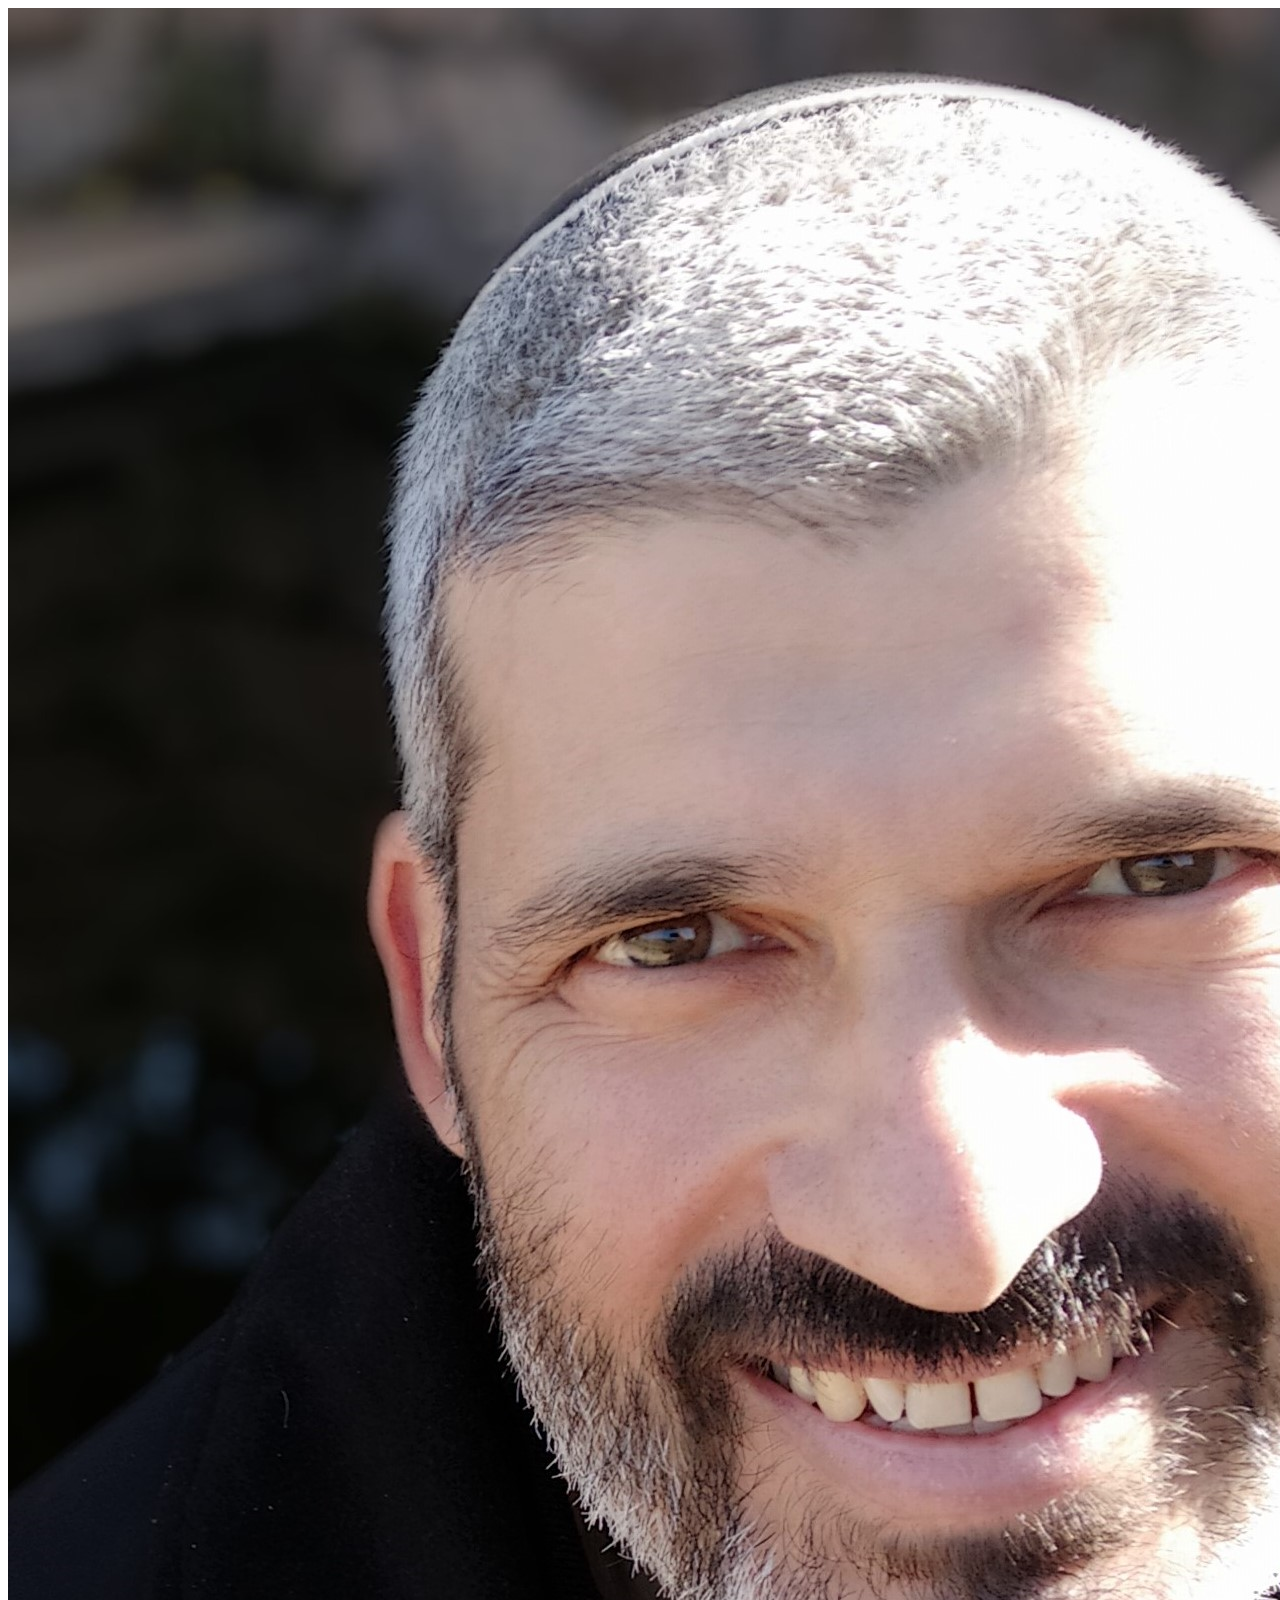
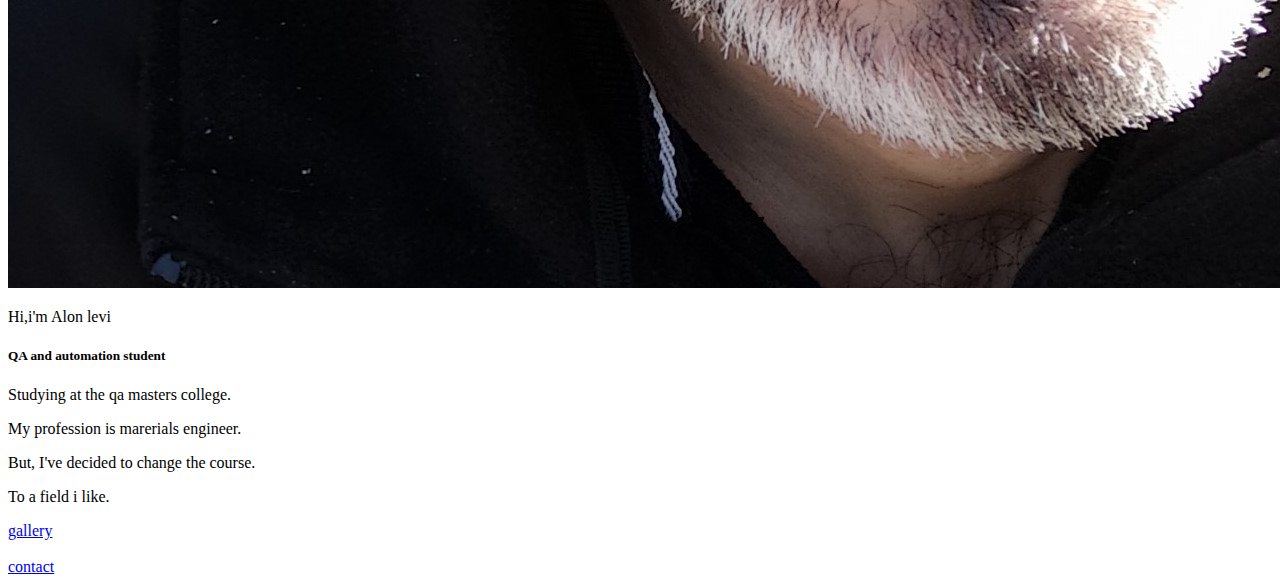
==== index.html @ 211bef7e "Add files via upload" ====
<!doctype html>
<html>
<head>
    
    <meta charset="utf-8" />
    <meta http-equiv="Content-type" content="text/html; charset=utf-8" />
	
<title>MY prsonal web site</title>	
	
	
<link rel="stylesheet" type="text/css" href="css/styles index.css">


	
</head>


<body  > 

<div class="box">

  <img src="images/me.jpg" alt="me" class="box-img">
  
  <div class="box-h1">
    
 
  <p> <span class="h1">Hi,i'm</span>   <span class="h1-1">Alon levi</span></p>
  

  </div>
  
  <h5> QA and automation student</h5>
 
  <p> Studying at the qa masters college. </p>
  <p>My profession is marerials engineer.</p>
  <p>But, I've decided to change the course.</p>
  <p class="p">To a field i like. </p>
  
  <div class="button" id="button-1" >
    <div id="circle"></div>
    <a href="gallery.html">gallery</a>
    
  </div>
  <br> 
  <div class="button" id="button-1" >
    <div id="circle"></div>
     <a href="contact.html">contact</a>
    
  </div>
 
  
</div>
    
</body>

</html>
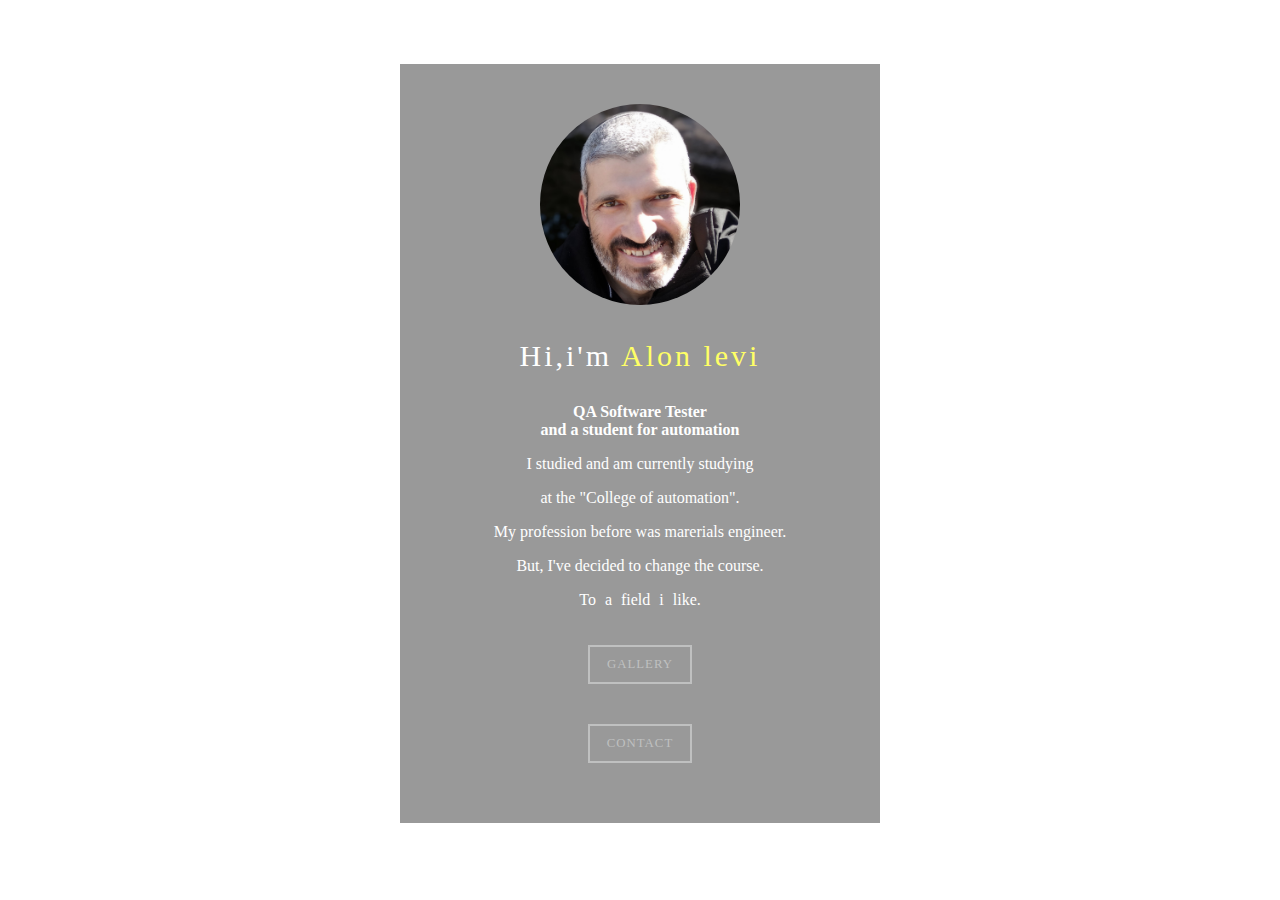
==== commit e281c5b6: "Add files via upload" ====
--- a/index.html
+++ b/index.html
@@ -16,7 +16,7 @@
 </head>
 
 
-<body  > 
+<body> 
 
 <div class="box">
 
@@ -30,10 +30,16 @@
 
   </div>
   
-  <h5> QA and automation student</h5>
+  <h7> <b>QA Software Tester  
+ <div>and a student for automation</div>
+ </b>
  
-  <p> Studying at the qa masters college. </p>
-  <p>My profession is marerials engineer.</p>
+ </h7> 
+ 
+  <p> I studied and am currently studying
+  <div>at the "College of automation".</div>
+  </p>
+  <p>My profession before was marerials engineer.</p>
   <p>But, I've decided to change the course.</p>
   <p class="p">To a field i like. </p>
   
--- a/css/styles index.css
+++ b/css/styles index.css
@@ -0,0 +1,132 @@
+
+
+
+body {
+	
+	margin: 0;
+	padding: 0;
+	background-image: url("https://cdn.pixabay.com/photo/2016/11/22/23/12/beach-1851101_960_720.jpg");
+	background-repeat: no-repeat;
+	background-size: cover;
+	
+  
+}
+
+
+
+.box {
+	
+	width: 400px;
+	background: rgba(0, 0, 0, 0.4);
+	padding: 40px;
+	text-align: center;
+	margin: auto;
+	margin-top: 5%;
+	color: white;
+
+	
+}	
+	
+.box-img {
+
+    border-radius: 50%;
+    width: 200px;
+	height:auto;
+		
+}
+
+.box-h1 {
+    
+	font-size: 30px;
+	letter-spacing: 3px;
+	font-weight: 100;
+	text-align: center
+}
+
+.h1 {
+
+    color:#ffffff
+
+}	
+ 
+.h1-1 {
+
+    color:#ffff66
+
+}
+
+.p {
+
+    word-spacing: 5px;
+}
+	
+.button {
+  display: inline-flex;
+  height: 35px;
+  width: 100px;
+  border: 2px solid #BFC0C0;
+  margin: 20px 20px 20px 20px;
+  color: #BFC0C0;
+  text-transform: uppercase;
+  font-size: .8em;
+  letter-spacing: 1.5px;
+  align-items: center;
+  justify-content: center;
+  overflow: hidden;
+}
+
+a {
+  color: #BFC0C0;
+  text-decoration: none;
+  letter-spacing: 1px;
+}
+
+
+
+#button-1 {
+  position: relative;
+  overflow: hidden;
+  cursor: pointer;
+}
+
+#button-1 a {
+  position: relative;
+  transition: all .45s ease-Out;
+}
+
+#circle {
+  width: 0%;
+  height: 0%;
+  opacity: 0;
+  line-height: 40px;
+  border-radius: 50%;
+  background: #BFC0C0;
+  position: absolute;
+  transition: all .5s ease-Out;
+  top: 20px;
+  left: 70px;
+}
+
+#button-1:hover #circle {
+  width: 200%;
+  height: 500%;
+  opacity: 1;
+  top: -70px;
+  left: -70px;
+}
+
+#button-1:hover a {
+  color: #2D3142;
+}
+
+
+
+
+
+
+
+
+
+
+
+
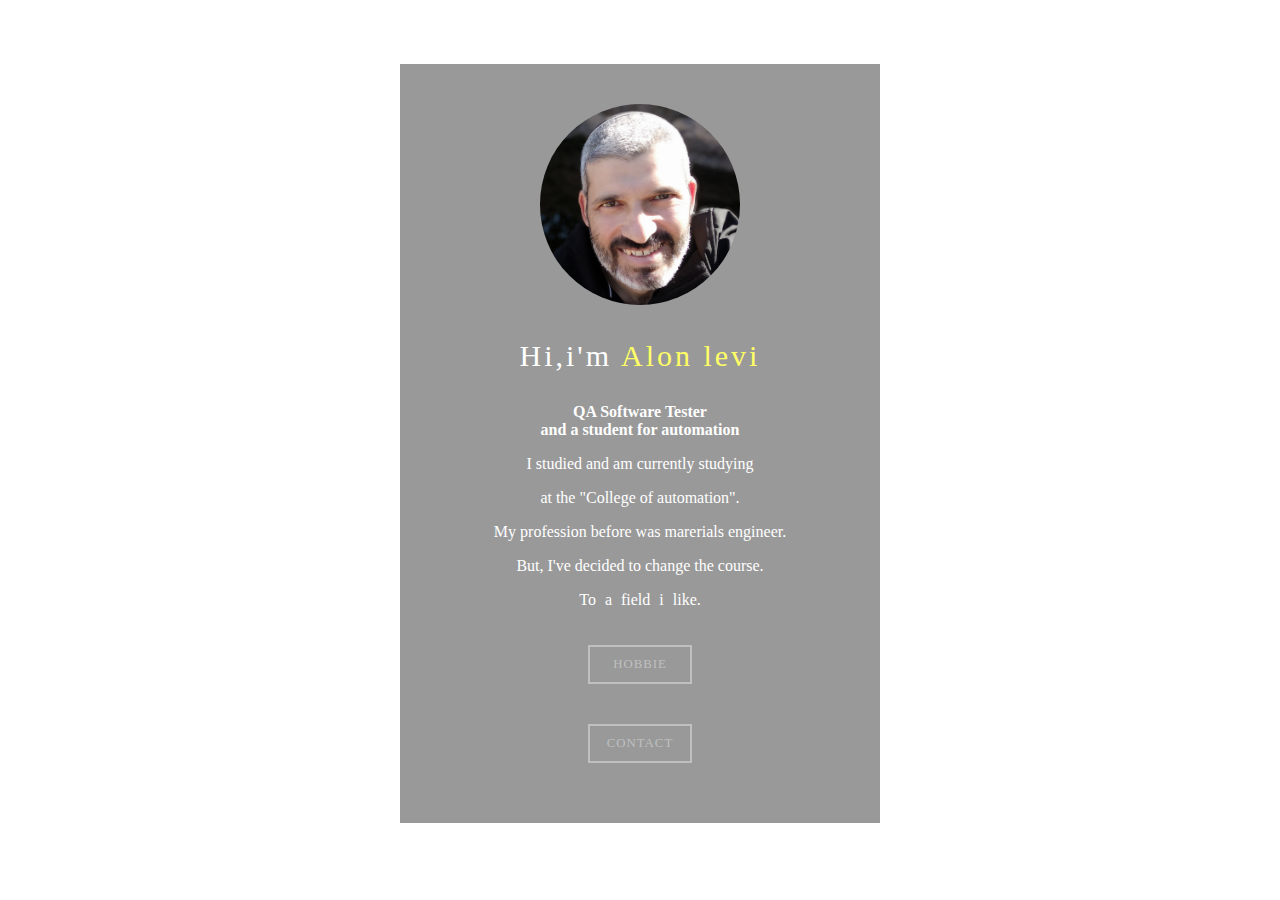
==== commit 9f75541a: "Update index.html" ====
--- a/index.html
+++ b/index.html
@@ -45,7 +45,7 @@
   
   <div class="button" id="button-1" >
     <div id="circle"></div>
-    <a href="gallery.html">gallery</a>
+    <a href="gallery.html">Hobbie</a>
     
   </div>
   <br> 
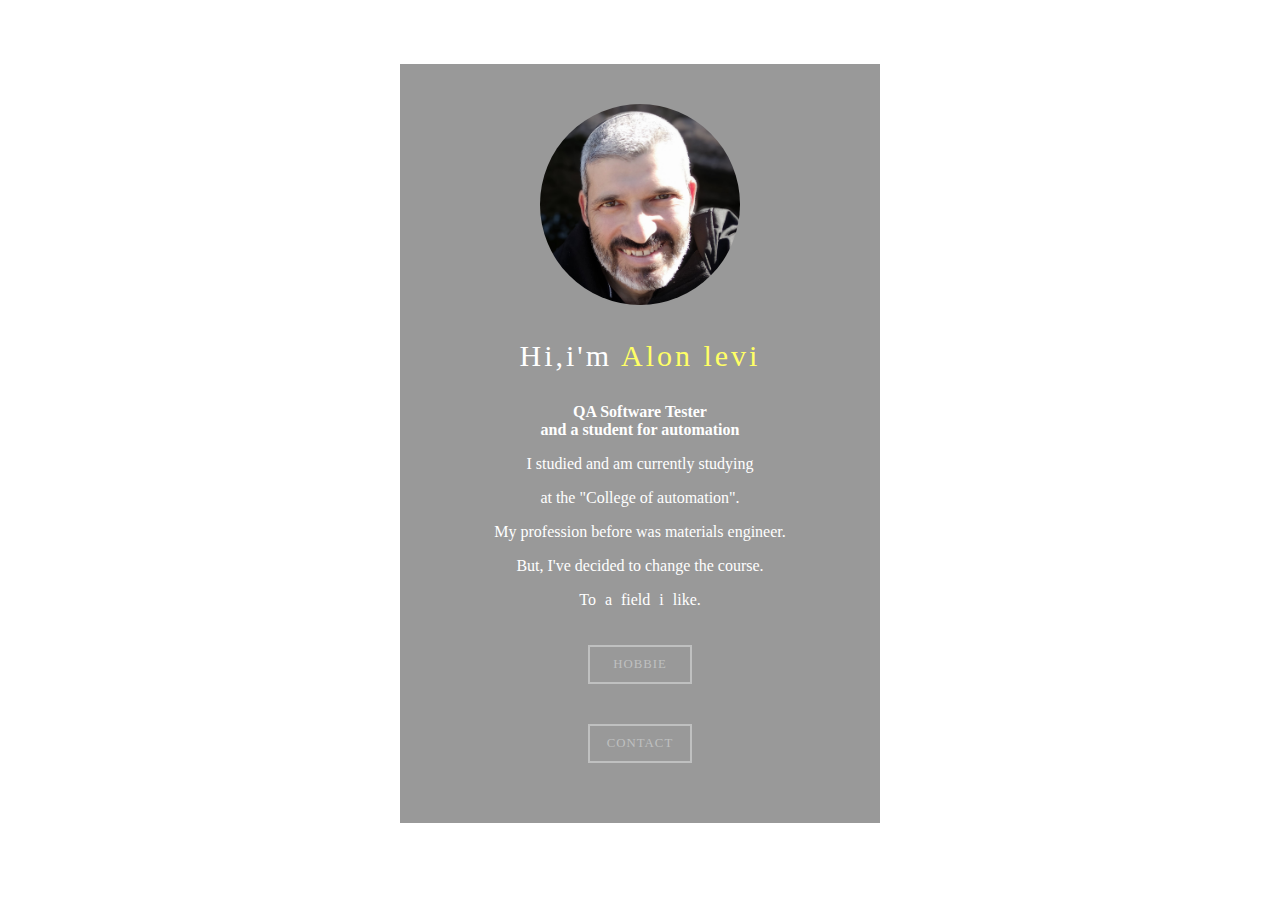
==== commit 2eff4079: "Add files via upload" ====
--- a/index.html
+++ b/index.html
@@ -39,7 +39,7 @@
   <p> I studied and am currently studying
   <div>at the "College of automation".</div>
   </p>
-  <p>My profession before was marerials engineer.</p>
+  <p>My profession before was materials engineer.</p>
   <p>But, I've decided to change the course.</p>
   <p class="p">To a field i like. </p>
   
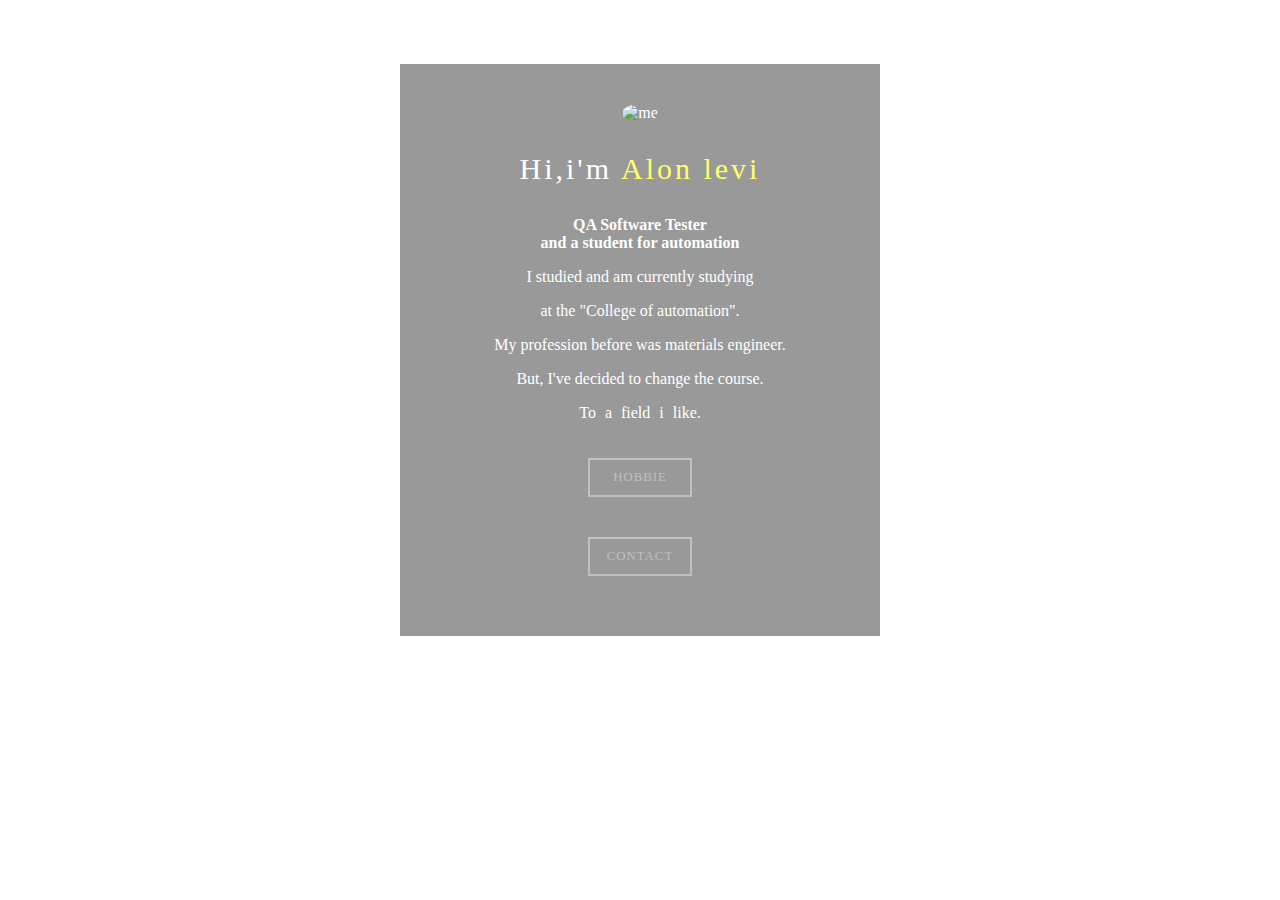
==== commit 482a0ff6: "Update index.html" ====
--- a/index.html
+++ b/index.html
@@ -20,7 +20,7 @@
 
 <div class="box">
 
-  <img src="images/me.jpg" alt="me" class="box-img">
+  <img src="images/profil 01.jpg" alt="me" class="box-img">
   
   <div class="box-h1">
     
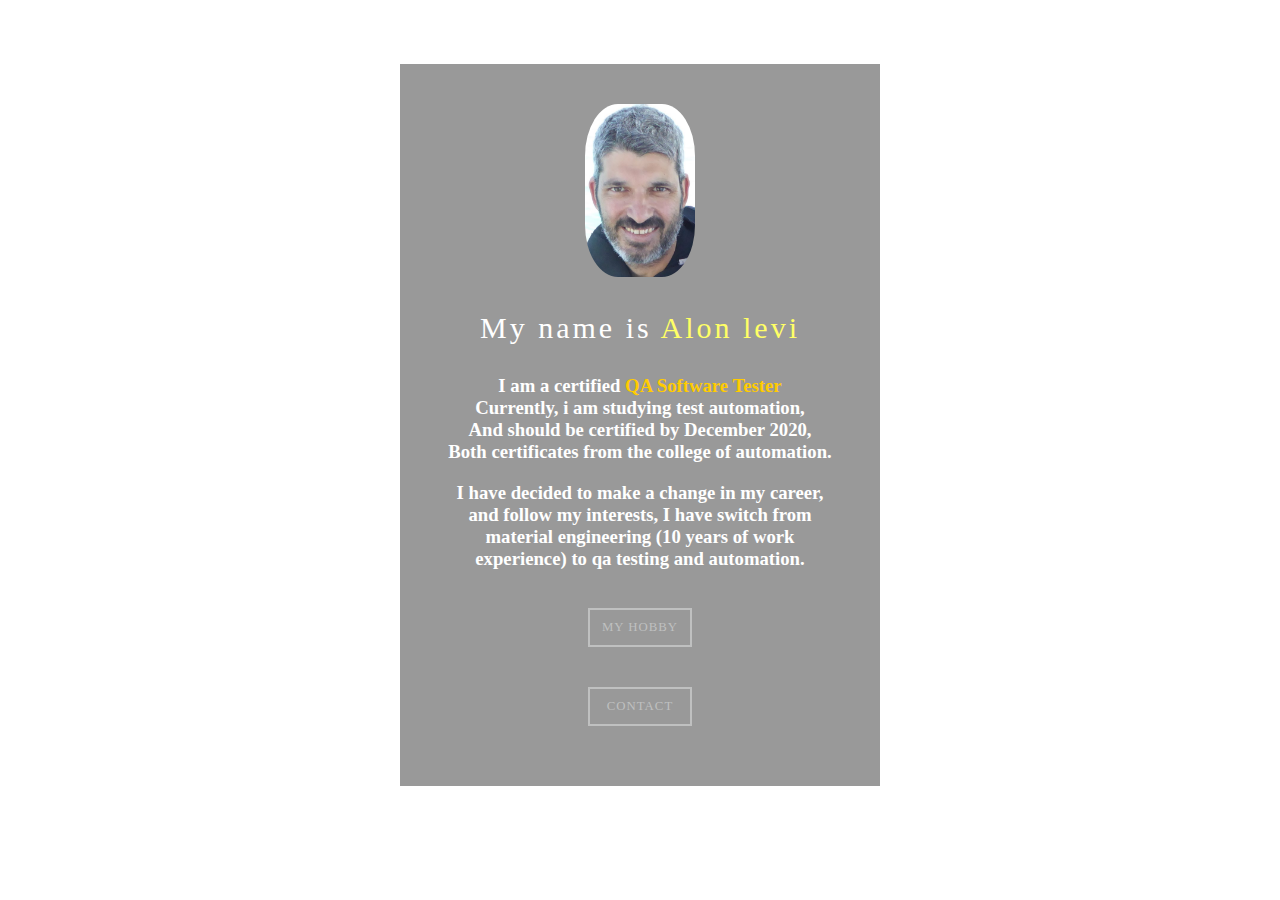
==== commit e0deee23: "Add files via upload" ====
--- a/index.html
+++ b/index.html
@@ -18,6 +18,8 @@
 
 <body> 
 
+
+
 <div class="box">
 
   <img src="images/profil 01.jpg" alt="me" class="box-img">
@@ -25,27 +27,24 @@
   <div class="box-h1">
     
  
-  <p> <span class="h1">Hi,i'm</span>   <span class="h1-1">Alon levi</span></p>
+  <p> <span class="h1">My name is </span>   <span class="h1-1">Alon levi</span></p>
   
 
   </div>
   
-  <h7> <b>QA Software Tester  
- <div>and a student for automation</div>
- </b>
+  <h3> I am a certified <span class="h1-2">QA Software Tester</span>  
+ <div>Currently, i am studying test automation, <div>And should be certified by December 2020,</div> Both certificates from the college of automation.</div>
  
- </h7> 
+ <p> I have decided to make a change in my career, and follow my interests, I have switch from material engineering (10 years of work experience) to qa testing and automation.</p> 
+ </h3> 
  
-  <p> I studied and am currently studying
-  <div>at the "College of automation".</div>
-  </p>
-  <p>My profession before was materials engineer.</p>
-  <p>But, I've decided to change the course.</p>
-  <p class="p">To a field i like. </p>
+  
+
+ 
   
   <div class="button" id="button-1" >
     <div id="circle"></div>
-    <a href="gallery.html">Hobbie</a>
+    <a href="gallery.html">My Hobby</a>
     
   </div>
   <br> 
--- a/css/styles index.css
+++ b/css/styles index.css
@@ -3,12 +3,12 @@
 
 body {
 	
+	
+	background-image: url("a.jpg");
+	background-repeat: no-repeat;
+	background-size: cover;
 	margin: 0;
 	padding: 0;
-	background-image: url("https://cdn.pixabay.com/photo/2016/11/22/23/12/beach-1851101_960_720.jpg");
-	background-repeat: no-repeat;
-	background-size: cover;
-	
   
 }
 
@@ -29,8 +29,8 @@
 	
 .box-img {
 
-    border-radius: 50%;
-    width: 200px;
+    border-radius: 30%;
+    width: 110px;
 	height:auto;
 		
 }
@@ -53,6 +53,10 @@
 
     color:#ffff66
 
+}
+
+.h1-2{
+	color:#ffcb00
 }
 
 .p {
